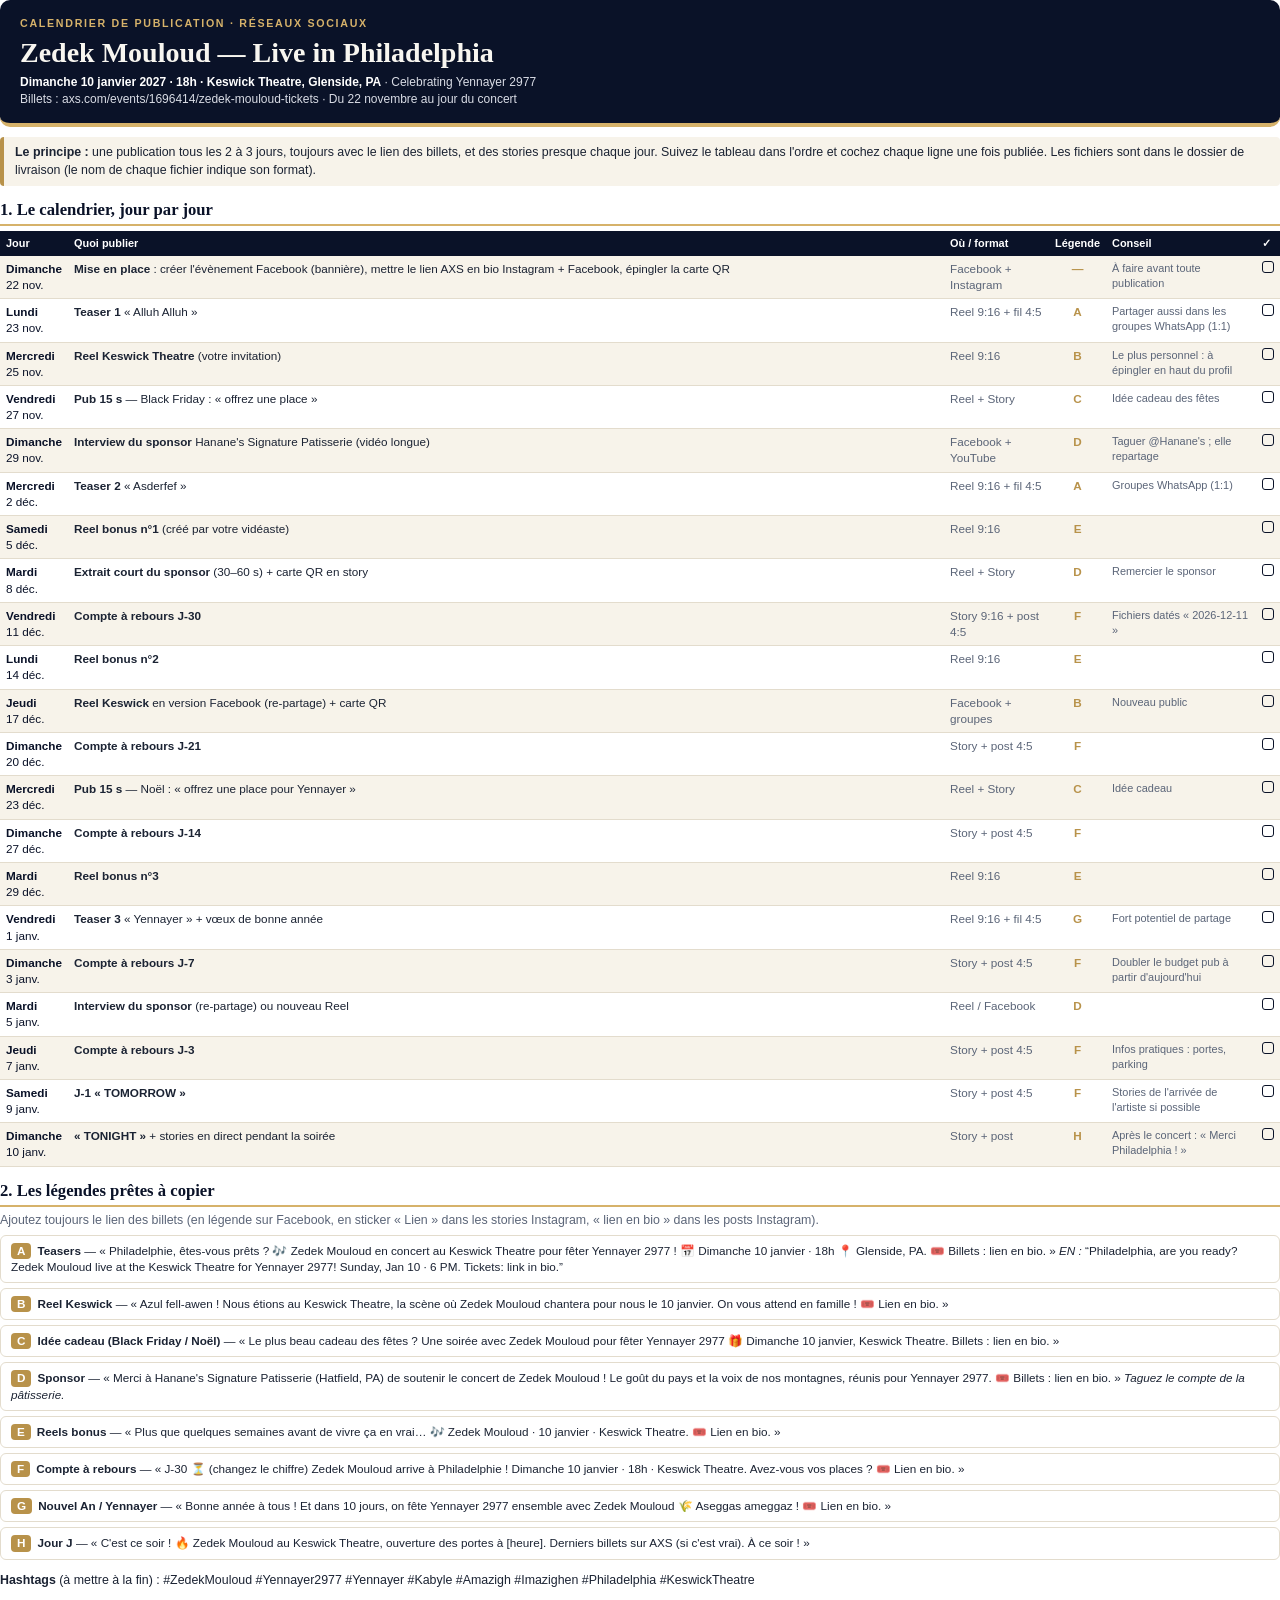
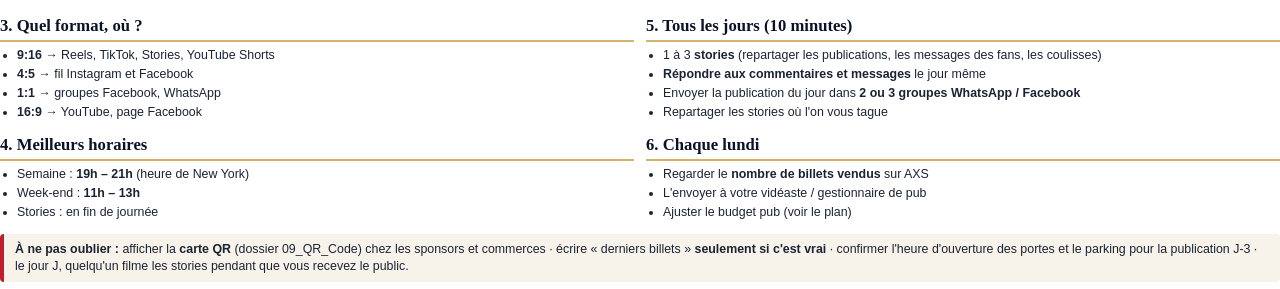
==== promo/zedek-mouloud-philly-2027/docs/calendrier_publication.html @ 6659ace1 "Promo: client posting calendar PDF (Nov 22 - Jan 10) Co-Authored-By: Claude Opus 5.5 <noreply@anthro" ====
<!doctype html><html lang="fr"><head><meta charset="utf-8"><title>Calendrier de publication — Zedek Mouloud Philadelphia 2027</title>
<style>
@page{size:Letter;margin:12mm}
:root{--navy:#0a1228;--gold:#b8924a;--goldl:#d6b26a;--ink:#1b2333;--muted:#5b6578;--line:#e3dccd;--soft:#f7f3ea;--red:#be1e2d}
*{box-sizing:border-box}body{font-family:"Inter",sans-serif;color:var(--ink);font-size:9.3pt;line-height:1.38;margin:0}
.head{background:var(--navy);color:#f8f6f0;padding:16px 20px;border-radius:10px;border-bottom:4px solid var(--goldl);margin-bottom:10px}
.head .k{color:var(--goldl);letter-spacing:.16em;font-size:8pt;font-weight:600}
.head h1{font-family:"Inter Display","Inter";font-weight:900;font-size:21pt;margin:3px 0 2px}
.head .m{font-size:9pt;color:#d9dce5}.head .m b{color:#fff}
h2{font-family:"Inter Display","Inter";font-size:12.5pt;color:var(--navy);margin:12px 0 5px;padding-bottom:3px;border-bottom:2px solid var(--goldl);break-after:avoid}
table{width:100%;border-collapse:collapse;font-size:8.8pt}
th{background:var(--navy);color:#fff;text-align:left;padding:5px 6px;font-size:8.2pt;font-weight:600}
td{padding:5px 6px;border-bottom:1px solid var(--line);vertical-align:top}
tr{break-inside:avoid}tr:nth-child(even) td{background:var(--soft)}
td.d{width:62px;color:var(--navy)}td.f{width:105px;color:var(--muted)}td.c{width:34px;text-align:center;font-weight:800;color:var(--gold)}
td.n{width:150px;color:var(--muted);font-size:8.2pt}td.x{width:22px;text-align:center}
.cb{display:inline-block;width:12px;height:12px;border:1.6px solid var(--navy);border-radius:3px}
.box{background:var(--soft);border-left:4px solid var(--gold);padding:7px 11px;border-radius:4px;margin:7px 0;break-inside:avoid}
.box.red{border-left-color:var(--red)}
.cols{display:flex;gap:12px;break-inside:avoid}.cols>div{flex:1}
.cap{background:#fff;border:1px solid var(--line);border-radius:6px;padding:7px 10px;margin:5px 0;break-inside:avoid;font-size:8.8pt}
.cap b.t{display:inline-block;background:var(--gold);color:#fff;border-radius:4px;padding:0 6px;margin-right:6px}
ul{margin:3px 0 6px;padding-left:17px}li{margin:2px 0}
.pb{break-before:page}
</style></head><body>
<div class="head"><div class="k">CALENDRIER DE PUBLICATION · RÉSEAUX SOCIAUX</div>
<h1>Zedek Mouloud — Live in Philadelphia</h1>
<div class="m"><b>Dimanche 10 janvier 2027 · 18h · Keswick Theatre, Glenside, PA</b> · Celebrating Yennayer 2977<br>
Billets : axs.com/events/1696414/zedek-mouloud-tickets · Du 22 novembre au jour du concert</div></div>

<div class="box"><b>Le principe :</b> une publication tous les 2 à 3 jours, toujours avec le lien des billets, et des stories presque chaque jour. Suivez le tableau dans l'ordre et cochez chaque ligne une fois publiée. Les fichiers sont dans le dossier de livraison (le nom de chaque fichier indique son format).</div>

<h2>1. Le calendrier, jour par jour</h2>
<table><tr><th>Jour</th><th>Quoi publier</th><th>Où / format</th><th>Légende</th><th>Conseil</th><th>✓</th></tr>
<tr><td class='d'><b>Dimanche</b><br>22 nov.</td><td><b>Mise en place</b> : créer l'évènement Facebook (bannière), mettre le lien AXS en bio Instagram + Facebook, épingler la carte QR</td><td class='f'>Facebook + Instagram</td><td class='c'>—</td><td class='n'>À faire avant toute publication</td><td class='x'><span class='cb'></span></td></tr>
<tr><td class='d'><b>Lundi</b><br>23 nov.</td><td><b>Teaser 1</b> « Alluh Alluh »</td><td class='f'>Reel 9:16 + fil 4:5</td><td class='c'>A</td><td class='n'>Partager aussi dans les groupes WhatsApp (1:1)</td><td class='x'><span class='cb'></span></td></tr>
<tr><td class='d'><b>Mercredi</b><br>25 nov.</td><td><b>Reel Keswick Theatre</b> (votre invitation)</td><td class='f'>Reel 9:16</td><td class='c'>B</td><td class='n'>Le plus personnel : à épingler en haut du profil</td><td class='x'><span class='cb'></span></td></tr>
<tr><td class='d'><b>Vendredi</b><br>27 nov.</td><td><b>Pub 15 s</b> — Black Friday : « offrez une place »</td><td class='f'>Reel + Story</td><td class='c'>C</td><td class='n'>Idée cadeau des fêtes</td><td class='x'><span class='cb'></span></td></tr>
<tr><td class='d'><b>Dimanche</b><br>29 nov.</td><td><b>Interview du sponsor</b> Hanane's Signature Patisserie (vidéo longue)</td><td class='f'>Facebook + YouTube</td><td class='c'>D</td><td class='n'>Taguer @Hanane's ; elle repartage</td><td class='x'><span class='cb'></span></td></tr>
<tr><td class='d'><b>Mercredi</b><br>2 déc.</td><td><b>Teaser 2</b> « Asderfef »</td><td class='f'>Reel 9:16 + fil 4:5</td><td class='c'>A</td><td class='n'>Groupes WhatsApp (1:1)</td><td class='x'><span class='cb'></span></td></tr>
<tr><td class='d'><b>Samedi</b><br>5 déc.</td><td><b>Reel bonus n°1</b> (créé par votre vidéaste)</td><td class='f'>Reel 9:16</td><td class='c'>E</td><td class='n'></td><td class='x'><span class='cb'></span></td></tr>
<tr><td class='d'><b>Mardi</b><br>8 déc.</td><td><b>Extrait court du sponsor</b> (30–60 s) + carte QR en story</td><td class='f'>Reel + Story</td><td class='c'>D</td><td class='n'>Remercier le sponsor</td><td class='x'><span class='cb'></span></td></tr>
<tr><td class='d'><b>Vendredi</b><br>11 déc.</td><td><b>Compte à rebours J-30</b></td><td class='f'>Story 9:16 + post 4:5</td><td class='c'>F</td><td class='n'>Fichiers datés « 2026-12-11 »</td><td class='x'><span class='cb'></span></td></tr>
<tr><td class='d'><b>Lundi</b><br>14 déc.</td><td><b>Reel bonus n°2</b></td><td class='f'>Reel 9:16</td><td class='c'>E</td><td class='n'></td><td class='x'><span class='cb'></span></td></tr>
<tr><td class='d'><b>Jeudi</b><br>17 déc.</td><td><b>Reel Keswick</b> en version Facebook (re-partage) + carte QR</td><td class='f'>Facebook + groupes</td><td class='c'>B</td><td class='n'>Nouveau public</td><td class='x'><span class='cb'></span></td></tr>
<tr><td class='d'><b>Dimanche</b><br>20 déc.</td><td><b>Compte à rebours J-21</b></td><td class='f'>Story + post 4:5</td><td class='c'>F</td><td class='n'></td><td class='x'><span class='cb'></span></td></tr>
<tr><td class='d'><b>Mercredi</b><br>23 déc.</td><td><b>Pub 15 s</b> — Noël : « offrez une place pour Yennayer »</td><td class='f'>Reel + Story</td><td class='c'>C</td><td class='n'>Idée cadeau</td><td class='x'><span class='cb'></span></td></tr>
<tr><td class='d'><b>Dimanche</b><br>27 déc.</td><td><b>Compte à rebours J-14</b></td><td class='f'>Story + post 4:5</td><td class='c'>F</td><td class='n'></td><td class='x'><span class='cb'></span></td></tr>
<tr><td class='d'><b>Mardi</b><br>29 déc.</td><td><b>Reel bonus n°3</b></td><td class='f'>Reel 9:16</td><td class='c'>E</td><td class='n'></td><td class='x'><span class='cb'></span></td></tr>
<tr><td class='d'><b>Vendredi</b><br>1 janv.</td><td><b>Teaser 3</b> « Yennayer » + vœux de bonne année</td><td class='f'>Reel 9:16 + fil 4:5</td><td class='c'>G</td><td class='n'>Fort potentiel de partage</td><td class='x'><span class='cb'></span></td></tr>
<tr><td class='d'><b>Dimanche</b><br>3 janv.</td><td><b>Compte à rebours J-7</b></td><td class='f'>Story + post 4:5</td><td class='c'>F</td><td class='n'>Doubler le budget pub à partir d'aujourd'hui</td><td class='x'><span class='cb'></span></td></tr>
<tr><td class='d'><b>Mardi</b><br>5 janv.</td><td><b>Interview du sponsor</b> (re-partage) ou nouveau Reel</td><td class='f'>Reel / Facebook</td><td class='c'>D</td><td class='n'></td><td class='x'><span class='cb'></span></td></tr>
<tr><td class='d'><b>Jeudi</b><br>7 janv.</td><td><b>Compte à rebours J-3</b></td><td class='f'>Story + post 4:5</td><td class='c'>F</td><td class='n'>Infos pratiques : portes, parking</td><td class='x'><span class='cb'></span></td></tr>
<tr><td class='d'><b>Samedi</b><br>9 janv.</td><td><b>J-1 « TOMORROW »</b></td><td class='f'>Story + post 4:5</td><td class='c'>F</td><td class='n'>Stories de l'arrivée de l'artiste si possible</td><td class='x'><span class='cb'></span></td></tr>
<tr><td class='d'><b>Dimanche</b><br>10 janv.</td><td><b>« TONIGHT »</b> + stories en direct pendant la soirée</td><td class='f'>Story + post</td><td class='c'>H</td><td class='n'>Après le concert : « Merci Philadelphia ! »</td><td class='x'><span class='cb'></span></td></tr>
</table>

<h2>2. Les légendes prêtes à copier</h2>
<p style="margin:2px 0 6px;color:var(--muted)">Ajoutez toujours le lien des billets (en légende sur Facebook, en sticker « Lien » dans les stories Instagram, « lien en bio » dans les posts Instagram).</p>
<div class="cap"><b class="t">A</b><b>Teasers</b> — « Philadelphie, êtes-vous prêts ? 🎶 Zedek Mouloud en concert au Keswick Theatre pour fêter Yennayer 2977 ! 📅 Dimanche 10 janvier · 18h 📍 Glenside, PA. 🎟️ Billets : lien en bio. » <i>EN :</i> “Philadelphia, are you ready? Zedek Mouloud live at the Keswick Theatre for Yennayer 2977! Sunday, Jan 10 · 6 PM. Tickets: link in bio.”</div>
<div class="cap"><b class="t">B</b><b>Reel Keswick</b> — « Azul fell-awen ! Nous étions au Keswick Theatre, la scène où Zedek Mouloud chantera pour nous le 10 janvier. On vous attend en famille ! 🎟️ Lien en bio. »</div>
<div class="cap"><b class="t">C</b><b>Idée cadeau (Black Friday / Noël)</b> — « Le plus beau cadeau des fêtes ? Une soirée avec Zedek Mouloud pour fêter Yennayer 2977 🎁 Dimanche 10 janvier, Keswick Theatre. Billets : lien en bio. »</div>
<div class="cap"><b class="t">D</b><b>Sponsor</b> — « Merci à Hanane's Signature Patisserie (Hatfield, PA) de soutenir le concert de Zedek Mouloud ! Le goût du pays et la voix de nos montagnes, réunis pour Yennayer 2977. 🎟️ Billets : lien en bio. » <i>Taguez le compte de la pâtisserie.</i></div>
<div class="cap"><b class="t">E</b><b>Reels bonus</b> — « Plus que quelques semaines avant de vivre ça en vrai… 🎶 Zedek Mouloud · 10 janvier · Keswick Theatre. 🎟️ Lien en bio. »</div>
<div class="cap"><b class="t">F</b><b>Compte à rebours</b> — « J-30 ⏳ (changez le chiffre) Zedek Mouloud arrive à Philadelphie ! Dimanche 10 janvier · 18h · Keswick Theatre. Avez-vous vos places ? 🎟️ Lien en bio. »</div>
<div class="cap"><b class="t">G</b><b>Nouvel An / Yennayer</b> — « Bonne année à tous ! Et dans 10 jours, on fête Yennayer 2977 ensemble avec Zedek Mouloud 🌾 Aseggas ameggaz ! 🎟️ Lien en bio. »</div>
<div class="cap"><b class="t">H</b><b>Jour J</b> — « C'est ce soir ! 🔥 Zedek Mouloud au Keswick Theatre, ouverture des portes à [heure]. Derniers billets sur AXS (si c'est vrai). À ce soir ! »</div>
<p><b>Hashtags</b> (à mettre à la fin) : #ZedekMouloud #Yennayer2977 #Yennayer #Kabyle #Amazigh #Imazighen #Philadelphia #KeswickTheatre</p>

<div class="cols"><div>
<h2>3. Quel format, où ?</h2>
<ul><li><b>9:16</b> → Reels, TikTok, Stories, YouTube Shorts</li>
<li><b>4:5</b> → fil Instagram et Facebook</li>
<li><b>1:1</b> → groupes Facebook, WhatsApp</li>
<li><b>16:9</b> → YouTube, page Facebook</li></ul>
<h2>4. Meilleurs horaires</h2>
<ul><li>Semaine : <b>19h – 21h</b> (heure de New York)</li>
<li>Week-end : <b>11h – 13h</b></li>
<li>Stories : en fin de journée</li></ul>
</div><div>
<h2>5. Tous les jours (10 minutes)</h2>
<ul><li>1 à 3 <b>stories</b> (repartager les publications, les messages des fans, les coulisses)</li>
<li><b>Répondre aux commentaires et messages</b> le jour même</li>
<li>Envoyer la publication du jour dans <b>2 ou 3 groupes WhatsApp / Facebook</b></li>
<li>Repartager les stories où l'on vous tague</li></ul>
<h2>6. Chaque lundi</h2>
<ul><li>Regarder le <b>nombre de billets vendus</b> sur AXS</li>
<li>L'envoyer à votre vidéaste / gestionnaire de pub</li>
<li>Ajuster le budget pub (voir le plan)</li></ul>
</div></div>

<div class="box red"><b>À ne pas oublier :</b> afficher la <b>carte QR</b> (dossier 09_QR_Code) chez les sponsors et commerces · écrire « derniers billets » <b>seulement si c'est vrai</b> · confirmer l'heure d'ouverture des portes et le parking pour la publication J-3 · le jour J, quelqu'un filme les stories pendant que vous recevez le public.</div>
</body></html>
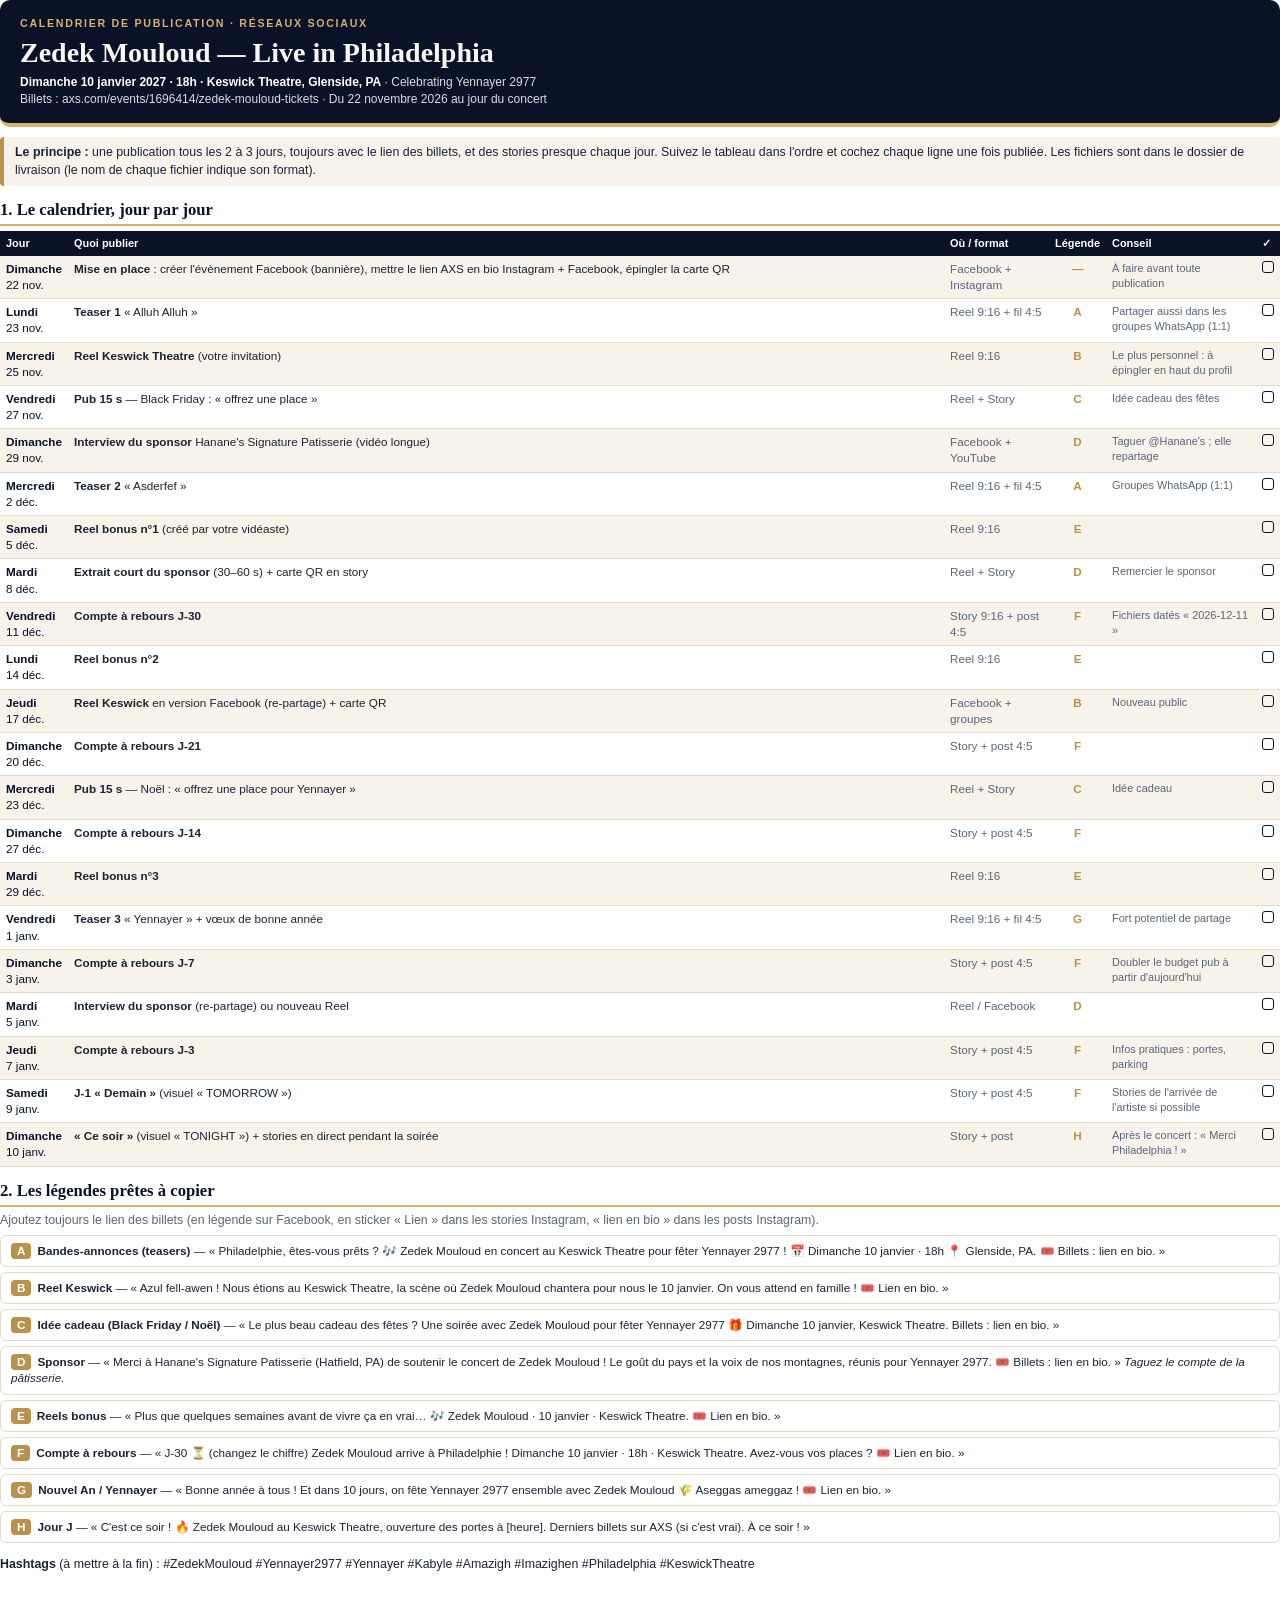
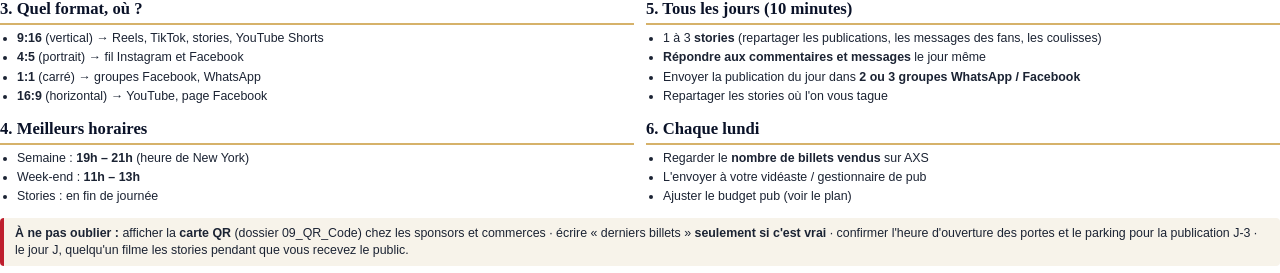
==== commit d7321e72: "Promo: posting calendar fully in French Co-Authored-By: Claude Opus 5.5 <noreply@anthropic.com> Clau" ====
--- a/promo/zedek-mouloud-philly-2027/docs/calendrier_publication.html
+++ b/promo/zedek-mouloud-philly-2027/docs/calendrier_publication.html
@@ -26,7 +26,7 @@
 <div class="head"><div class="k">CALENDRIER DE PUBLICATION · RÉSEAUX SOCIAUX</div>
 <h1>Zedek Mouloud — Live in Philadelphia</h1>
 <div class="m"><b>Dimanche 10 janvier 2027 · 18h · Keswick Theatre, Glenside, PA</b> · Celebrating Yennayer 2977<br>
-Billets : axs.com/events/1696414/zedek-mouloud-tickets · Du 22 novembre au jour du concert</div></div>
+Billets : axs.com/events/1696414/zedek-mouloud-tickets · Du 22 novembre 2026 au jour du concert</div></div>
 
 <div class="box"><b>Le principe :</b> une publication tous les 2 à 3 jours, toujours avec le lien des billets, et des stories presque chaque jour. Suivez le tableau dans l'ordre et cochez chaque ligne une fois publiée. Les fichiers sont dans le dossier de livraison (le nom de chaque fichier indique son format).</div>
 
@@ -51,13 +51,13 @@
 <tr><td class='d'><b>Dimanche</b><br>3 janv.</td><td><b>Compte à rebours J-7</b></td><td class='f'>Story + post 4:5</td><td class='c'>F</td><td class='n'>Doubler le budget pub à partir d'aujourd'hui</td><td class='x'><span class='cb'></span></td></tr>
 <tr><td class='d'><b>Mardi</b><br>5 janv.</td><td><b>Interview du sponsor</b> (re-partage) ou nouveau Reel</td><td class='f'>Reel / Facebook</td><td class='c'>D</td><td class='n'></td><td class='x'><span class='cb'></span></td></tr>
 <tr><td class='d'><b>Jeudi</b><br>7 janv.</td><td><b>Compte à rebours J-3</b></td><td class='f'>Story + post 4:5</td><td class='c'>F</td><td class='n'>Infos pratiques : portes, parking</td><td class='x'><span class='cb'></span></td></tr>
-<tr><td class='d'><b>Samedi</b><br>9 janv.</td><td><b>J-1 « TOMORROW »</b></td><td class='f'>Story + post 4:5</td><td class='c'>F</td><td class='n'>Stories de l'arrivée de l'artiste si possible</td><td class='x'><span class='cb'></span></td></tr>
-<tr><td class='d'><b>Dimanche</b><br>10 janv.</td><td><b>« TONIGHT »</b> + stories en direct pendant la soirée</td><td class='f'>Story + post</td><td class='c'>H</td><td class='n'>Après le concert : « Merci Philadelphia ! »</td><td class='x'><span class='cb'></span></td></tr>
+<tr><td class='d'><b>Samedi</b><br>9 janv.</td><td><b>J-1 « Demain »</b> (visuel « TOMORROW »)</td><td class='f'>Story + post 4:5</td><td class='c'>F</td><td class='n'>Stories de l'arrivée de l'artiste si possible</td><td class='x'><span class='cb'></span></td></tr>
+<tr><td class='d'><b>Dimanche</b><br>10 janv.</td><td><b>« Ce soir »</b> (visuel « TONIGHT ») + stories en direct pendant la soirée</td><td class='f'>Story + post</td><td class='c'>H</td><td class='n'>Après le concert : « Merci Philadelphia ! »</td><td class='x'><span class='cb'></span></td></tr>
 </table>
 
 <h2>2. Les légendes prêtes à copier</h2>
 <p style="margin:2px 0 6px;color:var(--muted)">Ajoutez toujours le lien des billets (en légende sur Facebook, en sticker « Lien » dans les stories Instagram, « lien en bio » dans les posts Instagram).</p>
-<div class="cap"><b class="t">A</b><b>Teasers</b> — « Philadelphie, êtes-vous prêts ? 🎶 Zedek Mouloud en concert au Keswick Theatre pour fêter Yennayer 2977 ! 📅 Dimanche 10 janvier · 18h 📍 Glenside, PA. 🎟️ Billets : lien en bio. » <i>EN :</i> “Philadelphia, are you ready? Zedek Mouloud live at the Keswick Theatre for Yennayer 2977! Sunday, Jan 10 · 6 PM. Tickets: link in bio.”</div>
+<div class="cap"><b class="t">A</b><b>Bandes-annonces (teasers)</b> — « Philadelphie, êtes-vous prêts ? 🎶 Zedek Mouloud en concert au Keswick Theatre pour fêter Yennayer 2977 ! 📅 Dimanche 10 janvier · 18h 📍 Glenside, PA. 🎟️ Billets : lien en bio. »</div>
 <div class="cap"><b class="t">B</b><b>Reel Keswick</b> — « Azul fell-awen ! Nous étions au Keswick Theatre, la scène où Zedek Mouloud chantera pour nous le 10 janvier. On vous attend en famille ! 🎟️ Lien en bio. »</div>
 <div class="cap"><b class="t">C</b><b>Idée cadeau (Black Friday / Noël)</b> — « Le plus beau cadeau des fêtes ? Une soirée avec Zedek Mouloud pour fêter Yennayer 2977 🎁 Dimanche 10 janvier, Keswick Theatre. Billets : lien en bio. »</div>
 <div class="cap"><b class="t">D</b><b>Sponsor</b> — « Merci à Hanane's Signature Patisserie (Hatfield, PA) de soutenir le concert de Zedek Mouloud ! Le goût du pays et la voix de nos montagnes, réunis pour Yennayer 2977. 🎟️ Billets : lien en bio. » <i>Taguez le compte de la pâtisserie.</i></div>
@@ -69,10 +69,10 @@
 
 <div class="cols"><div>
 <h2>3. Quel format, où ?</h2>
-<ul><li><b>9:16</b> → Reels, TikTok, Stories, YouTube Shorts</li>
-<li><b>4:5</b> → fil Instagram et Facebook</li>
-<li><b>1:1</b> → groupes Facebook, WhatsApp</li>
-<li><b>16:9</b> → YouTube, page Facebook</li></ul>
+<ul><li><b>9:16</b> (vertical) → Reels, TikTok, stories, YouTube Shorts</li>
+<li><b>4:5</b> (portrait) → fil Instagram et Facebook</li>
+<li><b>1:1</b> (carré) → groupes Facebook, WhatsApp</li>
+<li><b>16:9</b> (horizontal) → YouTube, page Facebook</li></ul>
 <h2>4. Meilleurs horaires</h2>
 <ul><li>Semaine : <b>19h – 21h</b> (heure de New York)</li>
 <li>Week-end : <b>11h – 13h</b></li>
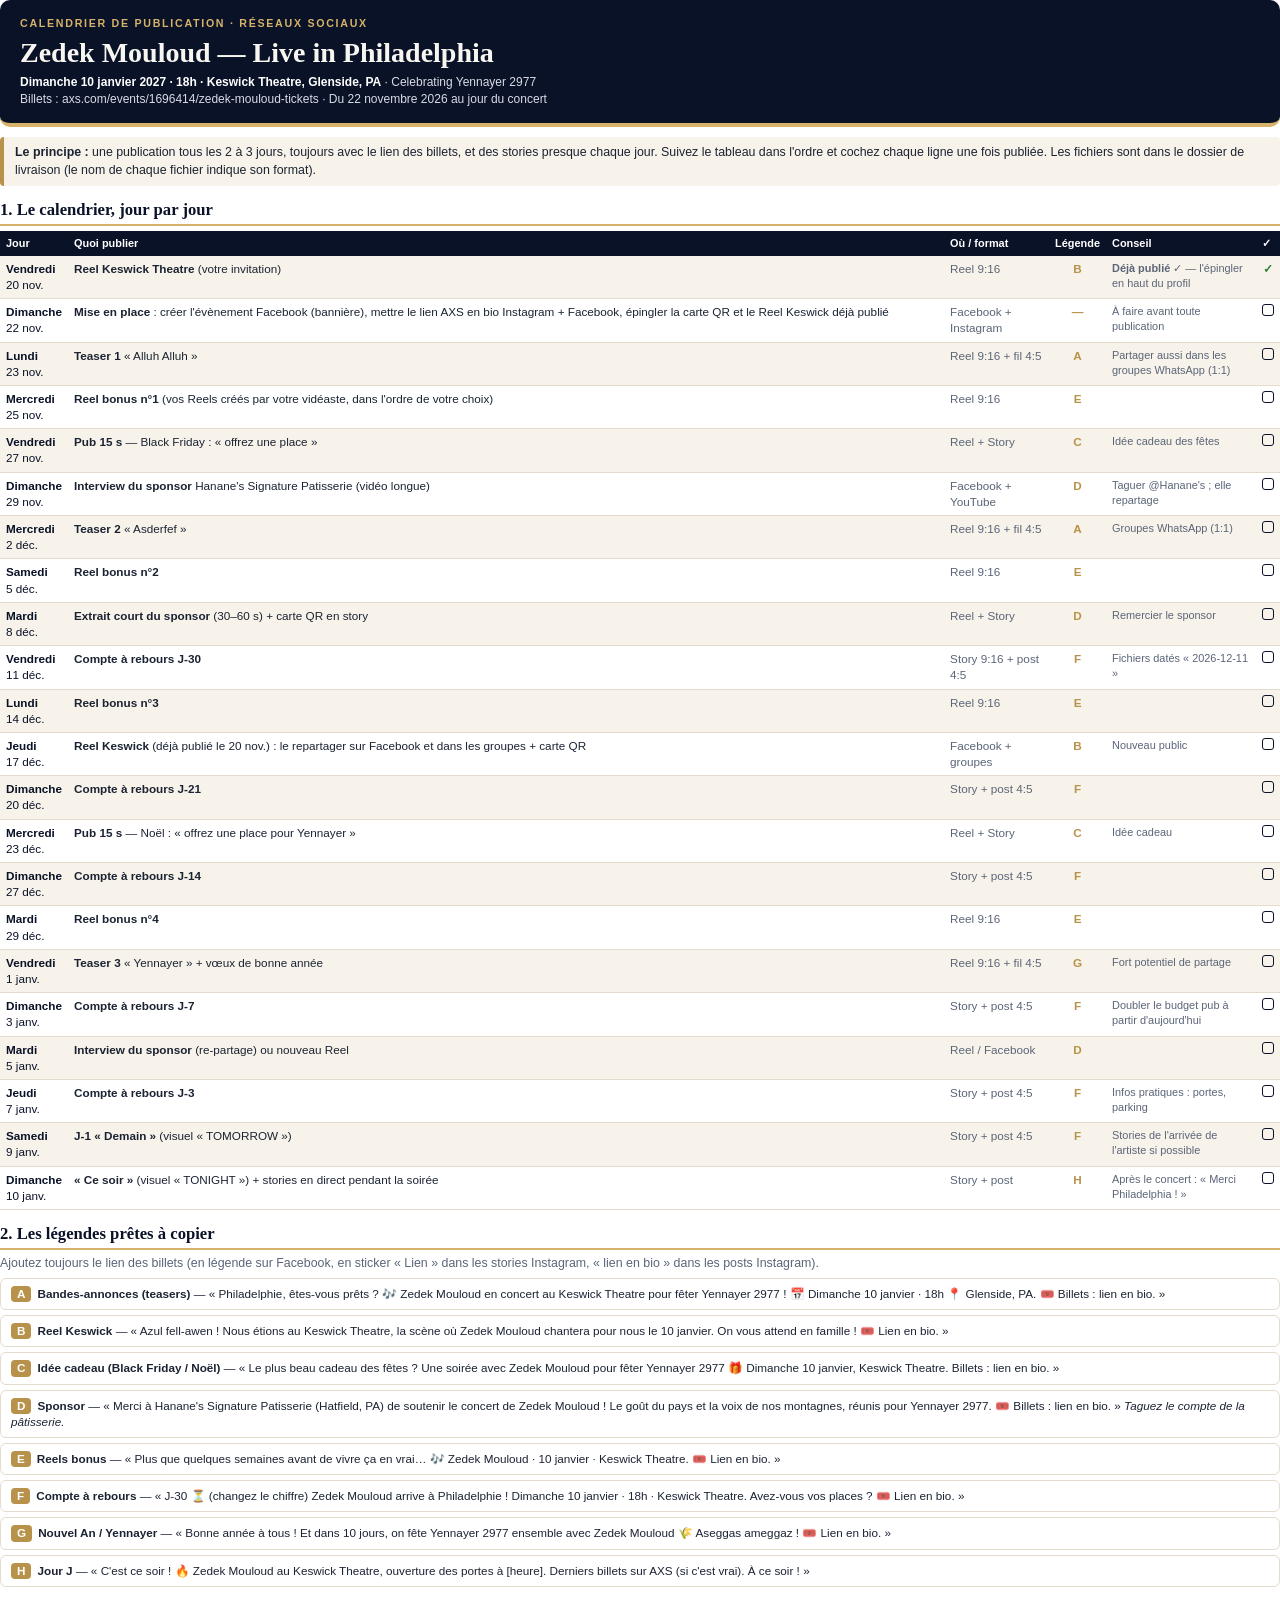
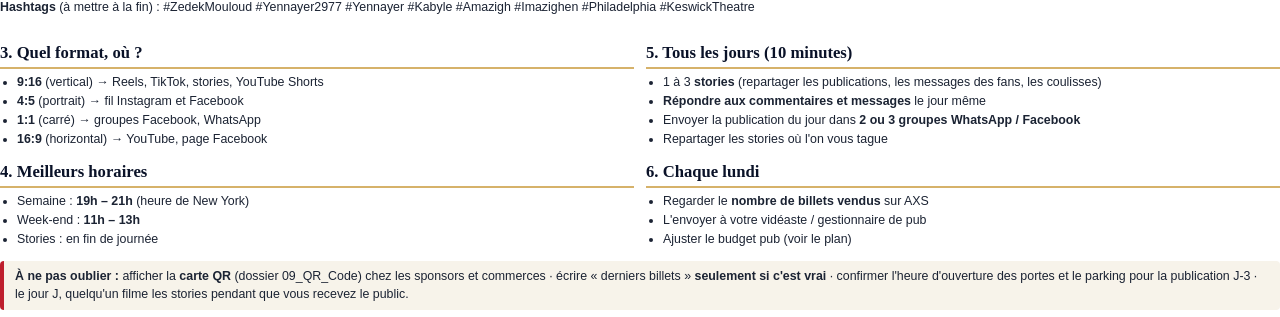
==== commit 06de4b58: "Promo: calendar - Keswick reel already posted Nov 20, 4 bonus reel slots Co-Authored-By: Claude Opus" ====
--- a/promo/zedek-mouloud-philly-2027/docs/calendrier_publication.html
+++ b/promo/zedek-mouloud-philly-2027/docs/calendrier_publication.html
@@ -32,21 +32,22 @@
 
 <h2>1. Le calendrier, jour par jour</h2>
 <table><tr><th>Jour</th><th>Quoi publier</th><th>Où / format</th><th>Légende</th><th>Conseil</th><th>✓</th></tr>
-<tr><td class='d'><b>Dimanche</b><br>22 nov.</td><td><b>Mise en place</b> : créer l'évènement Facebook (bannière), mettre le lien AXS en bio Instagram + Facebook, épingler la carte QR</td><td class='f'>Facebook + Instagram</td><td class='c'>—</td><td class='n'>À faire avant toute publication</td><td class='x'><span class='cb'></span></td></tr>
+<tr><td class='d'><b>Vendredi</b><br>20 nov.</td><td><b>Reel Keswick Theatre</b> (votre invitation)</td><td class='f'>Reel 9:16</td><td class='c'>B</td><td class='n'><b>Déjà publié</b> ✓ — l'épingler en haut du profil</td><td class='x'><span style='color:#2e7d32;font-weight:800'>✓</span></td></tr>
+<tr><td class='d'><b>Dimanche</b><br>22 nov.</td><td><b>Mise en place</b> : créer l'évènement Facebook (bannière), mettre le lien AXS en bio Instagram + Facebook, épingler la carte QR et le Reel Keswick déjà publié</td><td class='f'>Facebook + Instagram</td><td class='c'>—</td><td class='n'>À faire avant toute publication</td><td class='x'><span class='cb'></span></td></tr>
 <tr><td class='d'><b>Lundi</b><br>23 nov.</td><td><b>Teaser 1</b> « Alluh Alluh »</td><td class='f'>Reel 9:16 + fil 4:5</td><td class='c'>A</td><td class='n'>Partager aussi dans les groupes WhatsApp (1:1)</td><td class='x'><span class='cb'></span></td></tr>
-<tr><td class='d'><b>Mercredi</b><br>25 nov.</td><td><b>Reel Keswick Theatre</b> (votre invitation)</td><td class='f'>Reel 9:16</td><td class='c'>B</td><td class='n'>Le plus personnel : à épingler en haut du profil</td><td class='x'><span class='cb'></span></td></tr>
+<tr><td class='d'><b>Mercredi</b><br>25 nov.</td><td><b>Reel bonus n°1</b> (vos Reels créés par votre vidéaste, dans l'ordre de votre choix) </td><td class='f'>Reel 9:16</td><td class='c'>E</td><td class='n'></td><td class='x'><span class='cb'></span></td></tr>
 <tr><td class='d'><b>Vendredi</b><br>27 nov.</td><td><b>Pub 15 s</b> — Black Friday : « offrez une place »</td><td class='f'>Reel + Story</td><td class='c'>C</td><td class='n'>Idée cadeau des fêtes</td><td class='x'><span class='cb'></span></td></tr>
 <tr><td class='d'><b>Dimanche</b><br>29 nov.</td><td><b>Interview du sponsor</b> Hanane's Signature Patisserie (vidéo longue)</td><td class='f'>Facebook + YouTube</td><td class='c'>D</td><td class='n'>Taguer @Hanane's ; elle repartage</td><td class='x'><span class='cb'></span></td></tr>
 <tr><td class='d'><b>Mercredi</b><br>2 déc.</td><td><b>Teaser 2</b> « Asderfef »</td><td class='f'>Reel 9:16 + fil 4:5</td><td class='c'>A</td><td class='n'>Groupes WhatsApp (1:1)</td><td class='x'><span class='cb'></span></td></tr>
-<tr><td class='d'><b>Samedi</b><br>5 déc.</td><td><b>Reel bonus n°1</b> (créé par votre vidéaste)</td><td class='f'>Reel 9:16</td><td class='c'>E</td><td class='n'></td><td class='x'><span class='cb'></span></td></tr>
+<tr><td class='d'><b>Samedi</b><br>5 déc.</td><td><b>Reel bonus n°2</b> </td><td class='f'>Reel 9:16</td><td class='c'>E</td><td class='n'></td><td class='x'><span class='cb'></span></td></tr>
 <tr><td class='d'><b>Mardi</b><br>8 déc.</td><td><b>Extrait court du sponsor</b> (30–60 s) + carte QR en story</td><td class='f'>Reel + Story</td><td class='c'>D</td><td class='n'>Remercier le sponsor</td><td class='x'><span class='cb'></span></td></tr>
 <tr><td class='d'><b>Vendredi</b><br>11 déc.</td><td><b>Compte à rebours J-30</b></td><td class='f'>Story 9:16 + post 4:5</td><td class='c'>F</td><td class='n'>Fichiers datés « 2026-12-11 »</td><td class='x'><span class='cb'></span></td></tr>
-<tr><td class='d'><b>Lundi</b><br>14 déc.</td><td><b>Reel bonus n°2</b></td><td class='f'>Reel 9:16</td><td class='c'>E</td><td class='n'></td><td class='x'><span class='cb'></span></td></tr>
-<tr><td class='d'><b>Jeudi</b><br>17 déc.</td><td><b>Reel Keswick</b> en version Facebook (re-partage) + carte QR</td><td class='f'>Facebook + groupes</td><td class='c'>B</td><td class='n'>Nouveau public</td><td class='x'><span class='cb'></span></td></tr>
+<tr><td class='d'><b>Lundi</b><br>14 déc.</td><td><b>Reel bonus n°3</b></td><td class='f'>Reel 9:16</td><td class='c'>E</td><td class='n'></td><td class='x'><span class='cb'></span></td></tr>
+<tr><td class='d'><b>Jeudi</b><br>17 déc.</td><td><b>Reel Keswick</b> (déjà publié le 20 nov.) : le repartager sur Facebook et dans les groupes + carte QR</td><td class='f'>Facebook + groupes</td><td class='c'>B</td><td class='n'>Nouveau public</td><td class='x'><span class='cb'></span></td></tr>
 <tr><td class='d'><b>Dimanche</b><br>20 déc.</td><td><b>Compte à rebours J-21</b></td><td class='f'>Story + post 4:5</td><td class='c'>F</td><td class='n'></td><td class='x'><span class='cb'></span></td></tr>
 <tr><td class='d'><b>Mercredi</b><br>23 déc.</td><td><b>Pub 15 s</b> — Noël : « offrez une place pour Yennayer »</td><td class='f'>Reel + Story</td><td class='c'>C</td><td class='n'>Idée cadeau</td><td class='x'><span class='cb'></span></td></tr>
 <tr><td class='d'><b>Dimanche</b><br>27 déc.</td><td><b>Compte à rebours J-14</b></td><td class='f'>Story + post 4:5</td><td class='c'>F</td><td class='n'></td><td class='x'><span class='cb'></span></td></tr>
-<tr><td class='d'><b>Mardi</b><br>29 déc.</td><td><b>Reel bonus n°3</b></td><td class='f'>Reel 9:16</td><td class='c'>E</td><td class='n'></td><td class='x'><span class='cb'></span></td></tr>
+<tr><td class='d'><b>Mardi</b><br>29 déc.</td><td><b>Reel bonus n°4</b></td><td class='f'>Reel 9:16</td><td class='c'>E</td><td class='n'></td><td class='x'><span class='cb'></span></td></tr>
 <tr><td class='d'><b>Vendredi</b><br>1 janv.</td><td><b>Teaser 3</b> « Yennayer » + vœux de bonne année</td><td class='f'>Reel 9:16 + fil 4:5</td><td class='c'>G</td><td class='n'>Fort potentiel de partage</td><td class='x'><span class='cb'></span></td></tr>
 <tr><td class='d'><b>Dimanche</b><br>3 janv.</td><td><b>Compte à rebours J-7</b></td><td class='f'>Story + post 4:5</td><td class='c'>F</td><td class='n'>Doubler le budget pub à partir d'aujourd'hui</td><td class='x'><span class='cb'></span></td></tr>
 <tr><td class='d'><b>Mardi</b><br>5 janv.</td><td><b>Interview du sponsor</b> (re-partage) ou nouveau Reel</td><td class='f'>Reel / Facebook</td><td class='c'>D</td><td class='n'></td><td class='x'><span class='cb'></span></td></tr>
